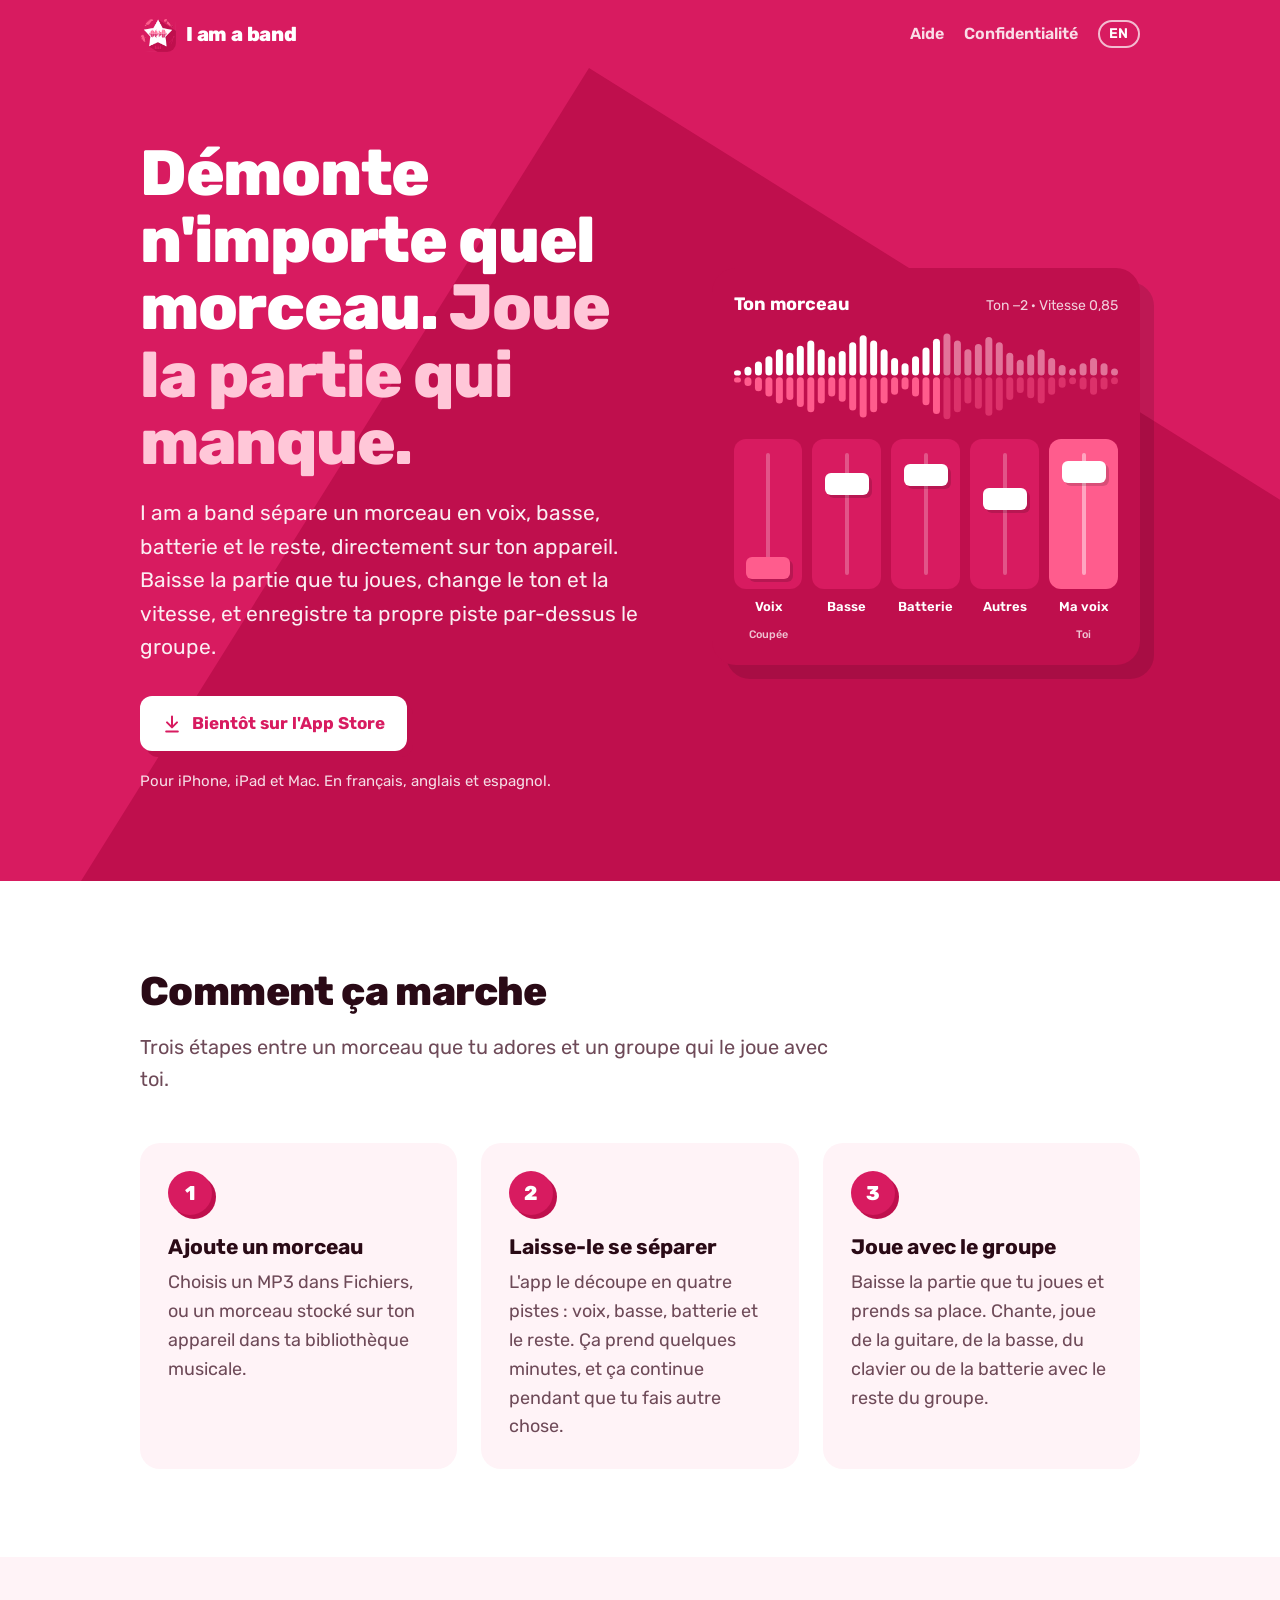
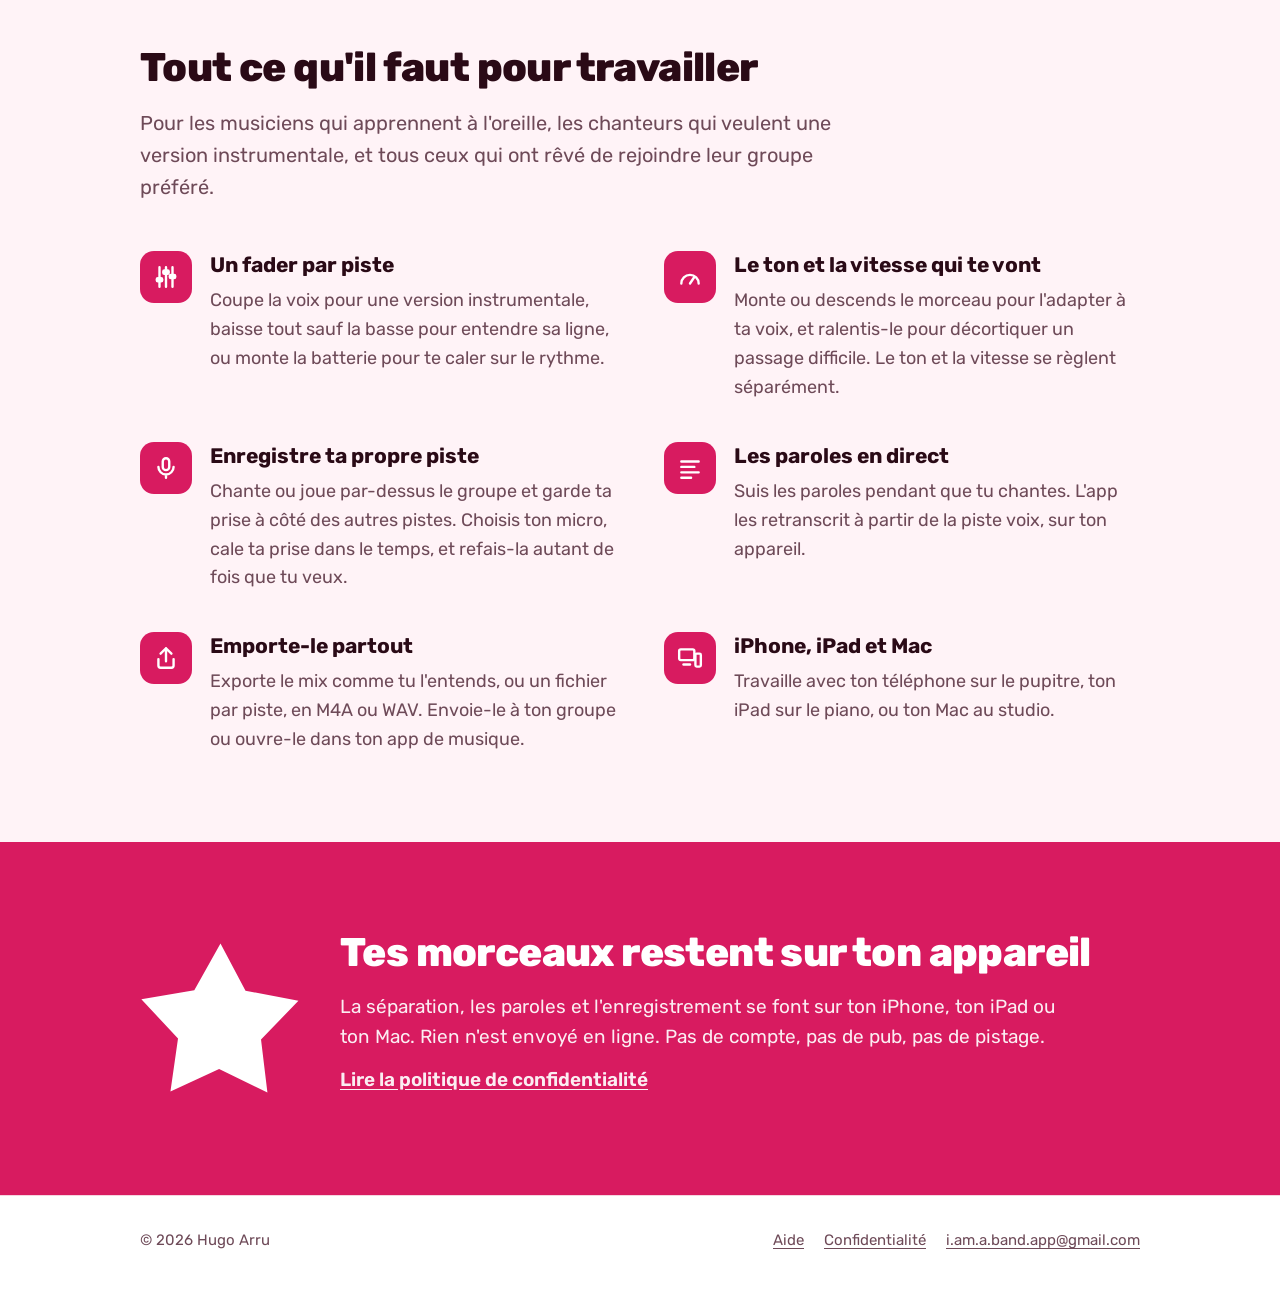
==== fr/index.html @ 7ec75f95 "feat: Add French versions of the pages Translate the home, support and privacy pages into French und" ====
<!doctype html>
<html lang="fr">
<head>
  <meta charset="utf-8">
  <meta name="viewport" content="width=device-width, initial-scale=1">
  <title>I am a band — joue avec n'importe quel morceau</title>
  <meta name="description" content="I am a band sépare un morceau en voix, basse, batterie et le reste, sur ton iPhone, ton iPad ou ton Mac. Coupe ta partie, change le ton et la vitesse, et enregistre ta propre piste par-dessus le groupe.">
  <meta name="theme-color" content="#d81b60">
  <meta property="og:type" content="website">
  <meta property="og:locale" content="fr_FR">
  <meta property="og:title" content="I am a band">
  <meta property="og:description" content="Démonte n'importe quel morceau et joue la partie qui manque. Sur iPhone, iPad et Mac.">
  <meta property="og:image" content="https://hugoarru.github.io/iamaband/assets/icon.png">
  <meta property="og:url" content="https://hugoarru.github.io/iamaband/fr/">
  <link rel="alternate" hreflang="en" href="https://hugoarru.github.io/iamaband/">
  <link rel="alternate" hreflang="fr" href="https://hugoarru.github.io/iamaband/fr/">
  <link rel="alternate" hreflang="x-default" href="https://hugoarru.github.io/iamaband/">
  <link rel="icon" type="image/png" href="../assets/favicon.png">
  <link rel="apple-touch-icon" href="../assets/apple-touch-icon.png">
  <link rel="preload" href="../assets/fonts/Rubik.woff2" as="font" type="font/woff2" crossorigin>
  <link rel="stylesheet" href="../assets/style.css">
</head>
<body>
  <a class="skip" href="#main">Aller au contenu</a>

  <header class="bar">
    <div class="wrap">
      <a class="brand" href="./"><img src="../assets/icon.png" alt="" width="36" height="36"><span>I am a band</span></a>
      <nav aria-label="Principal">
        <a href="support/">Aide</a>
        <a href="confidentialite/">Confidentialité</a>
        <a class="lang" href="../" hreflang="en" lang="en" title="English version" aria-label="English version">EN</a>
      </nav>
    </div>
  </header>

  <main id="main">
    <div class="hero">
      <div class="wrap">
        <div>
          <h1>Démonte n'importe quel morceau. <span>Joue la partie qui manque.</span></h1>
          <p class="lead">I am a band sépare un morceau en voix, basse, batterie et le reste, directement sur ton appareil. Baisse la partie que tu joues, change le ton et la vitesse, et enregistre ta propre piste par-dessus le groupe.</p>
          <!-- Quand l'app sera en ligne, remplace ceci par un lien vers sa page App Store :
               <a class="store" href="https://apps.apple.com/fr/app/idXXXXXXXXXX"> … Télécharger dans l'App Store</a> -->
          <span class="store">
            <svg viewBox="0 0 24 24" fill="none" stroke="currentColor" stroke-width="2.4" stroke-linecap="round" stroke-linejoin="round" aria-hidden="true"><path d="M12 3v12M6 10l6 6 6-6M5 21h14"/></svg>
            Bientôt sur l'App Store
          </span>
          <p class="platforms">Pour iPhone, iPad et Mac. En français, anglais et espagnol.</p>
        </div>

        <div class="mixer" role="img" aria-label="La table de mixage d'I am a band&nbsp;: la voix coupée, la basse, la batterie et le reste qui jouent, et ta propre voix enregistrée par-dessus.">
          <div class="mixer-title">
            <strong>Ton morceau</strong>
            <span>Ton −2 · Vitesse 0,85</span>
          </div>
          <img class="wave" src="../assets/wave.svg" alt="" width="440" height="104">
          <div class="faders">
            <div class="fader muted"><div class="track"><div class="cap" style="top: 86%"></div></div>Voix<small>Coupée</small></div>
            <div class="fader"><div class="track"><div class="cap" style="top: 30%"></div></div>Basse<small>&nbsp;</small></div>
            <div class="fader"><div class="track"><div class="cap" style="top: 24%"></div></div>Batterie<small>&nbsp;</small></div>
            <div class="fader"><div class="track"><div class="cap" style="top: 40%"></div></div>Autres<small>&nbsp;</small></div>
            <div class="fader mine"><div class="track"><div class="cap" style="top: 22%"></div></div>Ma voix<small>Toi</small></div>
          </div>
        </div>
      </div>
    </div>

    <section>
      <div class="wrap">
        <h2>Comment ça marche</h2>
        <p class="intro">Trois étapes entre un morceau que tu adores et un groupe qui le joue avec toi.</p>
        <ol class="steps">
          <li>
            <h3>Ajoute un morceau</h3>
            <p>Choisis un MP3 dans Fichiers, ou un morceau stocké sur ton appareil dans ta bibliothèque musicale.</p>
          </li>
          <li>
            <h3>Laisse-le se séparer</h3>
            <p>L'app le découpe en quatre pistes&nbsp;: voix, basse, batterie et le reste. Ça prend quelques minutes, et ça continue pendant que tu fais autre chose.</p>
          </li>
          <li>
            <h3>Joue avec le groupe</h3>
            <p>Baisse la partie que tu joues et prends sa place. Chante, joue de la guitare, de la basse, du clavier ou de la batterie avec le reste du groupe.</p>
          </li>
        </ol>
      </div>
    </section>

    <section class="alt">
      <div class="wrap">
        <h2>Tout ce qu'il faut pour travailler</h2>
        <p class="intro">Pour les musiciens qui apprennent à l'oreille, les chanteurs qui veulent une version instrumentale, et tous ceux qui ont rêvé de rejoindre leur groupe préféré.</p>
        <div class="features">
          <div class="feature">
            <div class="glyph"><svg viewBox="0 0 24 24" fill="none" stroke="currentColor" stroke-width="2.2" stroke-linecap="round" aria-hidden="true"><path d="M6 3v18M12 3v18M18 3v18"/><rect x="3.5" y="13" width="5" height="3" rx="1" fill="currentColor"/><rect x="9.5" y="6" width="5" height="3" rx="1" fill="currentColor"/><rect x="15.5" y="10" width="5" height="3" rx="1" fill="currentColor"/></svg></div>
            <div>
              <h3>Un fader par piste</h3>
              <p>Coupe la voix pour une version instrumentale, baisse tout sauf la basse pour entendre sa ligne, ou monte la batterie pour te caler sur le rythme.</p>
            </div>
          </div>
          <div class="feature">
            <div class="glyph"><svg viewBox="0 0 24 24" fill="none" stroke="currentColor" stroke-width="2.2" stroke-linecap="round" stroke-linejoin="round" aria-hidden="true"><path d="M4 18a8 8 0 1 1 16 0"/><path d="M12 18l4-6"/></svg></div>
            <div>
              <h3>Le ton et la vitesse qui te vont</h3>
              <p>Monte ou descends le morceau pour l'adapter à ta voix, et ralentis-le pour décortiquer un passage difficile. Le ton et la vitesse se règlent séparément.</p>
            </div>
          </div>
          <div class="feature">
            <div class="glyph"><svg viewBox="0 0 24 24" fill="none" stroke="currentColor" stroke-width="2.2" stroke-linecap="round" stroke-linejoin="round" aria-hidden="true"><rect x="9" y="3" width="6" height="11" rx="3"/><path d="M5 11a7 7 0 0 0 14 0M12 18v3"/></svg></div>
            <div>
              <h3>Enregistre ta propre piste</h3>
              <p>Chante ou joue par-dessus le groupe et garde ta prise à côté des autres pistes. Choisis ton micro, cale ta prise dans le temps, et refais-la autant de fois que tu veux.</p>
            </div>
          </div>
          <div class="feature">
            <div class="glyph"><svg viewBox="0 0 24 24" fill="none" stroke="currentColor" stroke-width="2.2" stroke-linecap="round" aria-hidden="true"><path d="M4 6h16M4 11h12M4 16h16M4 21h9"/></svg></div>
            <div>
              <h3>Les paroles en direct</h3>
              <p>Suis les paroles pendant que tu chantes. L'app les retranscrit à partir de la piste voix, sur ton appareil.</p>
            </div>
          </div>
          <div class="feature">
            <div class="glyph"><svg viewBox="0 0 24 24" fill="none" stroke="currentColor" stroke-width="2.2" stroke-linecap="round" stroke-linejoin="round" aria-hidden="true"><path d="M12 15V3M7 8l5-5 5 5"/><path d="M5 13v6a2 2 0 0 0 2 2h10a2 2 0 0 0 2-2v-6"/></svg></div>
            <div>
              <h3>Emporte-le partout</h3>
              <p>Exporte le mix comme tu l'entends, ou un fichier par piste, en M4A ou WAV. Envoie-le à ton groupe ou ouvre-le dans ton app de musique.</p>
            </div>
          </div>
          <div class="feature">
            <div class="glyph"><svg viewBox="0 0 24 24" fill="none" stroke="currentColor" stroke-width="2.2" stroke-linecap="round" stroke-linejoin="round" aria-hidden="true"><rect x="2" y="4" width="14" height="10" rx="1.5"/><path d="M6 18h6"/><rect x="17" y="8" width="5" height="12" rx="1.2"/></svg></div>
            <div>
              <h3>iPhone, iPad et Mac</h3>
              <p>Travaille avec ton téléphone sur le pupitre, ton iPad sur le piano, ou ton Mac au studio.</p>
            </div>
          </div>
        </div>
      </div>
    </section>

    <section class="private">
      <div class="wrap">
        <svg class="star" viewBox="100 90 825 785" aria-hidden="true"><polygon fill="#ffffff" points="515,98 644,342 917,394 724,594 757,867 508,746 257,862 296,588 107,386 380,339"/></svg>
        <div>
          <h2>Tes morceaux restent sur ton appareil</h2>
          <p>La séparation, les paroles et l'enregistrement se font sur ton iPhone, ton iPad ou ton Mac. Rien n'est envoyé en ligne. Pas de compte, pas de pub, pas de pistage.</p>
          <p><a href="confidentialite/">Lire la politique de confidentialité</a></p>
        </div>
      </div>
    </section>
  </main>

  <footer>
    <div class="wrap">
      <span>© 2026 Hugo Arru</span>
      <nav aria-label="Pied de page">
        <a href="support/">Aide</a>
        <a href="confidentialite/">Confidentialité</a>
        <a href="mailto:i.am.a.band.app@gmail.com">i.am.a.band.app@gmail.com</a>
      </nav>
    </div>
  </footer>
</body>
</html>
---- assets/style.css ----
@font-face {
  font-family: "Rubik";
  src: url("fonts/Rubik.woff2") format("woff2");
  font-weight: 300 900;
  font-display: swap;
}

:root {
  --ground: #d81b60;
  --shadow: #bf0f4d;
  --pink: #ff5c8d;
  --pale: #ffc7d8;
  --white: #ffffff;

  --bg: #ffffff;
  --surface: #fff3f7;
  --text: #2a0a16;
  --muted: #6e4a58;
  --line: #f6d3df;
  --link: #bf0f4d;

  --width: 1040px;
  --reading: 680px;
  --radius: 12px;
}

@media (prefers-color-scheme: dark) {
  :root {
    --bg: #17060d;
    --surface: #240c16;
    --text: #fbe9ef;
    --muted: #c7a2b0;
    --line: #3f1626;
    --link: #ff8fb1;
  }
}

* { box-sizing: border-box; }

html { -webkit-text-size-adjust: 100%; }

body {
  margin: 0;
  background: var(--bg);
  color: var(--text);
  font-family: "Rubik", system-ui, -apple-system, sans-serif;
  font-size: 18px;
  line-height: 1.6;
  overflow-x: hidden;
}

a { color: var(--link); text-underline-offset: 3px; }
a:hover { text-decoration-thickness: 2px; }

img { display: block; max-width: 100%; }

.wrap {
  width: 100%;
  max-width: var(--width);
  margin: 0 auto;
  padding: 0 20px;
}

.skip {
  position: absolute;
  left: -9999px;
}
.skip:focus {
  left: 16px;
  top: 16px;
  z-index: 10;
  padding: 8px 14px;
  background: var(--white);
  color: var(--ground);
  border-radius: 8px;
}

/* Top bar */

.bar {
  background: var(--ground);
  color: var(--white);
}
.bar .wrap {
  display: flex;
  align-items: center;
  justify-content: space-between;
  gap: 16px;
  min-height: 68px;
}
.brand {
  display: flex;
  align-items: center;
  gap: 10px;
  color: var(--white);
  text-decoration: none;
  font-weight: 800;
  font-size: 20px;
  letter-spacing: -0.01em;
}
.brand img {
  width: 36px;
  height: 36px;
  border-radius: 9px;
}
.bar nav {
  display: flex;
  gap: 20px;
  font-weight: 600;
  font-size: 16px;
}
.bar nav a {
  color: var(--white);
  text-decoration: none;
  opacity: 0.85;
}
.bar nav a:hover,
.bar nav a[aria-current="page"] {
  opacity: 1;
  text-decoration: underline;
  text-decoration-thickness: 2px;
}

/* Hero, with the icon's long flat shadow */

.hero {
  position: relative;
  background: var(--ground);
  color: var(--white);
  overflow: hidden;
  isolation: isolate;
}
.hero::before {
  content: "";
  position: absolute;
  z-index: -1;
  left: 46%;
  top: 0;
  width: 200%;
  height: 200%;
  background: var(--shadow);
  transform-origin: 0 0;
  transform: rotate(32deg);
}
.hero .wrap {
  display: grid;
  grid-template-columns: 1.1fr 0.9fr;
  align-items: center;
  gap: 48px;
  padding-top: 72px;
  padding-bottom: 88px;
}
.hero h1 {
  margin: 0 0 20px;
  font-size: clamp(40px, 6vw, 64px);
  line-height: 1.05;
  font-weight: 800;
  letter-spacing: -0.02em;
}
.hero h1 span { color: var(--pale); }
.hero p.lead {
  margin: 0 0 32px;
  max-width: 34em;
  font-size: 21px;
  color: var(--white);
  opacity: 0.92;
}
.store {
  display: inline-flex;
  align-items: center;
  gap: 10px;
  padding: 14px 22px;
  border-radius: var(--radius);
  background: var(--white);
  color: var(--ground);
  font-weight: 700;
  font-size: 17px;
  text-decoration: none;
  box-shadow: 6px 6px 0 var(--shadow);
}
.store svg { width: 20px; height: 20px; flex: none; }
.platforms {
  margin: 18px 0 0;
  font-size: 15px;
  opacity: 0.85;
}

/* The mixer mock-up */

.mixer {
  background: var(--shadow);
  border-radius: 24px;
  padding: 22px;
  box-shadow: 14px 14px 0 rgba(0, 0, 0, 0.12);
  color: var(--white);
}
.mixer-title {
  display: flex;
  justify-content: space-between;
  align-items: baseline;
  gap: 12px;
  margin-bottom: 12px;
}
.mixer-title strong { font-size: 18px; }
.mixer-title span { font-size: 14px; opacity: 0.8; }
.wave {
  width: 100%;
  height: auto;
  margin-bottom: 18px;
}
.faders {
  display: grid;
  grid-template-columns: repeat(5, 1fr);
  gap: 10px;
}
.fader {
  display: flex;
  flex-direction: column;
  align-items: center;
  gap: 8px;
  font-size: 13px;
  font-weight: 600;
  text-align: center;
}
.fader .track {
  position: relative;
  width: 100%;
  height: 150px;
  background: var(--ground);
  border-radius: var(--radius);
}
.fader .track::before {
  content: "";
  position: absolute;
  left: 50%;
  top: 14px;
  bottom: 14px;
  width: 4px;
  margin-left: -2px;
  border-radius: 2px;
  background: rgba(255, 255, 255, 0.25);
}
.fader .cap {
  position: absolute;
  left: 18%;
  right: 18%;
  height: 22px;
  margin-top: -11px;
  background: var(--white);
  border-radius: 6px;
  box-shadow: 3px 3px 0 rgba(0, 0, 0, 0.15);
}
.fader.muted .cap { background: var(--pink); }
.fader.mine .track { background: var(--pink); }
.fader.mine .track::before { background: rgba(255, 255, 255, 0.45); }
.fader small {
  display: block;
  font-weight: 500;
  opacity: 0.75;
}

/* Sections */

section { padding: 88px 0; }
section.alt { background: var(--surface); }

h2 {
  margin: 0 0 16px;
  font-size: clamp(30px, 4vw, 40px);
  line-height: 1.15;
  font-weight: 800;
  letter-spacing: -0.015em;
}
h3 {
  margin: 0 0 8px;
  font-size: 21px;
  line-height: 1.3;
  font-weight: 700;
}
.intro {
  max-width: 36em;
  margin: 0 0 48px;
  color: var(--muted);
  font-size: 20px;
}

.steps {
  display: grid;
  grid-template-columns: repeat(3, 1fr);
  gap: 24px;
  margin: 0;
  padding: 0;
  list-style: none;
  counter-reset: step;
}
.steps li {
  counter-increment: step;
  padding: 28px;
  background: var(--surface);
  border-radius: 20px;
}
.steps li::before {
  content: counter(step);
  display: grid;
  place-items: center;
  width: 44px;
  height: 44px;
  margin-bottom: 18px;
  border-radius: 50%;
  background: var(--ground);
  color: var(--white);
  font-weight: 800;
  font-size: 20px;
  box-shadow: 4px 4px 0 var(--shadow);
}
.steps p,
.features p {
  margin: 0;
  color: var(--muted);
}

.features {
  display: grid;
  grid-template-columns: repeat(2, 1fr);
  gap: 40px 48px;
}
.feature {
  display: grid;
  grid-template-columns: 52px 1fr;
  gap: 18px;
  align-items: start;
}
.feature .glyph {
  display: grid;
  place-items: center;
  width: 52px;
  height: 52px;
  border-radius: 14px;
  background: var(--ground);
  color: var(--white);
}
.feature .glyph svg { width: 26px; height: 26px; }

.private {
  background: var(--ground);
  color: var(--white);
}
.private .wrap {
  display: grid;
  grid-template-columns: auto 1fr;
  gap: 40px;
  align-items: center;
}
.private svg.star {
  width: 160px;
  height: 160px;
}
.private p {
  margin: 0 0 12px;
  max-width: 38em;
  font-size: 19px;
  opacity: 0.92;
}
.private a { color: var(--white); font-weight: 600; }

/* Reading pages: privacy and support */

.page-head {
  background: var(--ground);
  color: var(--white);
}
.page-head .wrap {
  max-width: calc(var(--reading) + 40px);
  padding-top: 56px;
  padding-bottom: 56px;
}
.page-head h1 {
  margin: 0 0 8px;
  font-size: clamp(36px, 5vw, 48px);
  line-height: 1.1;
  font-weight: 800;
  letter-spacing: -0.02em;
}
.page-head p {
  margin: 0;
  font-size: 19px;
  opacity: 0.9;
}

.prose {
  max-width: calc(var(--reading) + 40px);
  padding-top: 56px;
  padding-bottom: 88px;
}
.prose h2 {
  margin-top: 48px;
  font-size: 26px;
}
.prose h2:first-child { margin-top: 0; }
.prose p,
.prose ul { margin: 0 0 16px; }
.prose ul { padding-left: 22px; }
.prose li { margin-bottom: 8px; }
.prose strong { font-weight: 700; }

.summary {
  margin: 0 0 40px;
  padding: 24px 28px;
  background: var(--surface);
  border-left: 6px solid var(--ground);
  border-radius: var(--radius);
}
.summary p:last-child { margin-bottom: 0; }

.contact {
  display: flex;
  flex-wrap: wrap;
  align-items: center;
  justify-content: space-between;
  gap: 16px 24px;
  margin: 0 0 48px;
  padding: 24px 28px;
  background: var(--surface);
  border-radius: 20px;
}
.contact p { margin: 0; }
.contact .store {
  box-shadow: 5px 5px 0 var(--shadow);
  background: var(--ground);
  color: var(--white);
}

details {
  border-bottom: 1px solid var(--line);
}
details:first-of-type { border-top: 1px solid var(--line); }
summary {
  position: relative;
  padding: 18px 40px 18px 0;
  font-weight: 700;
  font-size: 19px;
  cursor: pointer;
  list-style: none;
}
summary::-webkit-details-marker { display: none; }
summary::after {
  content: "+";
  position: absolute;
  right: 4px;
  top: 50%;
  transform: translateY(-50%);
  color: var(--ground);
  font-size: 28px;
  font-weight: 500;
  line-height: 1;
}
details[open] summary::after { content: "−"; }
details > div { padding: 0 0 16px; color: var(--muted); }
details > div p { margin: 0 0 12px; }

/* Footer */

footer {
  border-top: 1px solid var(--line);
  padding: 32px 0 48px;
  font-size: 15px;
  color: var(--muted);
}
footer .wrap {
  display: flex;
  flex-wrap: wrap;
  justify-content: space-between;
  gap: 12px 24px;
}
footer nav {
  display: flex;
  flex-wrap: wrap;
  gap: 8px 20px;
}
footer a { color: var(--muted); }

:focus-visible {
  outline: 3px solid var(--pink);
  outline-offset: 3px;
}

@media (max-width: 860px) {
  .hero .wrap {
    grid-template-columns: 1fr;
    gap: 48px;
    padding-top: 48px;
    padding-bottom: 64px;
  }
  .hero::before { left: 70%; }
  .steps { grid-template-columns: 1fr; }
  .features { grid-template-columns: 1fr; gap: 32px; }
  .private .wrap { grid-template-columns: 1fr; gap: 24px; }
  .private svg.star { width: 96px; height: 96px; }
  section { padding: 64px 0; }
}

@media (max-width: 520px) {
  body { font-size: 17px; }
  .wrap { padding: 0 16px; }
  .bar nav { gap: 14px; font-size: 15px; }
  .brand span { display: none; }
  .hero p.lead { font-size: 19px; }
  .mixer { padding: 16px; }
  .faders { gap: 6px; }
  .fader { font-size: 12px; }
  .fader .track { height: 120px; }
  .steps li { padding: 22px; }
  .summary, .contact { padding: 20px; }
}

/* Language switch */

.bar nav { align-items: center; }
.bar nav a.lang {
  padding: 1px 9px;
  border: 2px solid rgba(255, 255, 255, 0.7);
  border-radius: 999px;
  font-size: 14px;
  letter-spacing: 0.04em;
  opacity: 1;
}
.bar nav a.lang:hover {
  background: var(--white);
  color: var(--ground);
  text-decoration: none;
}
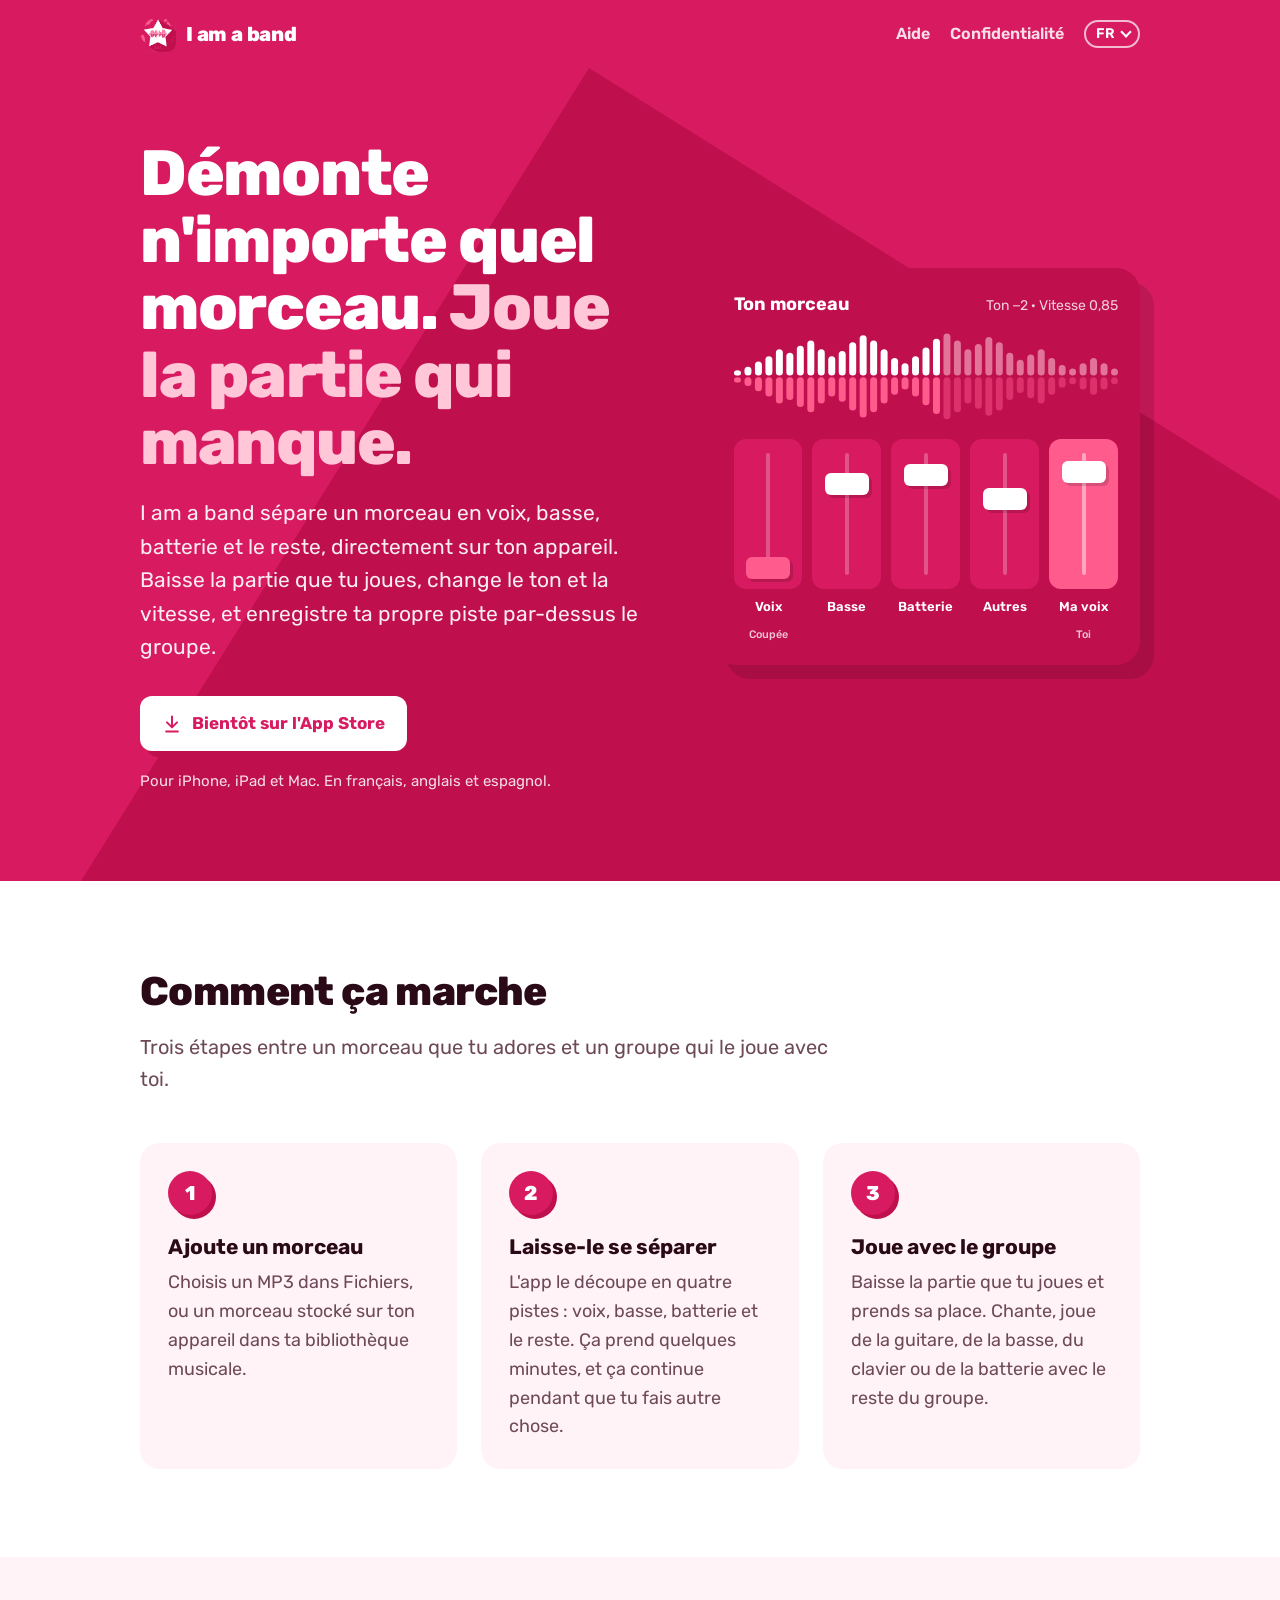
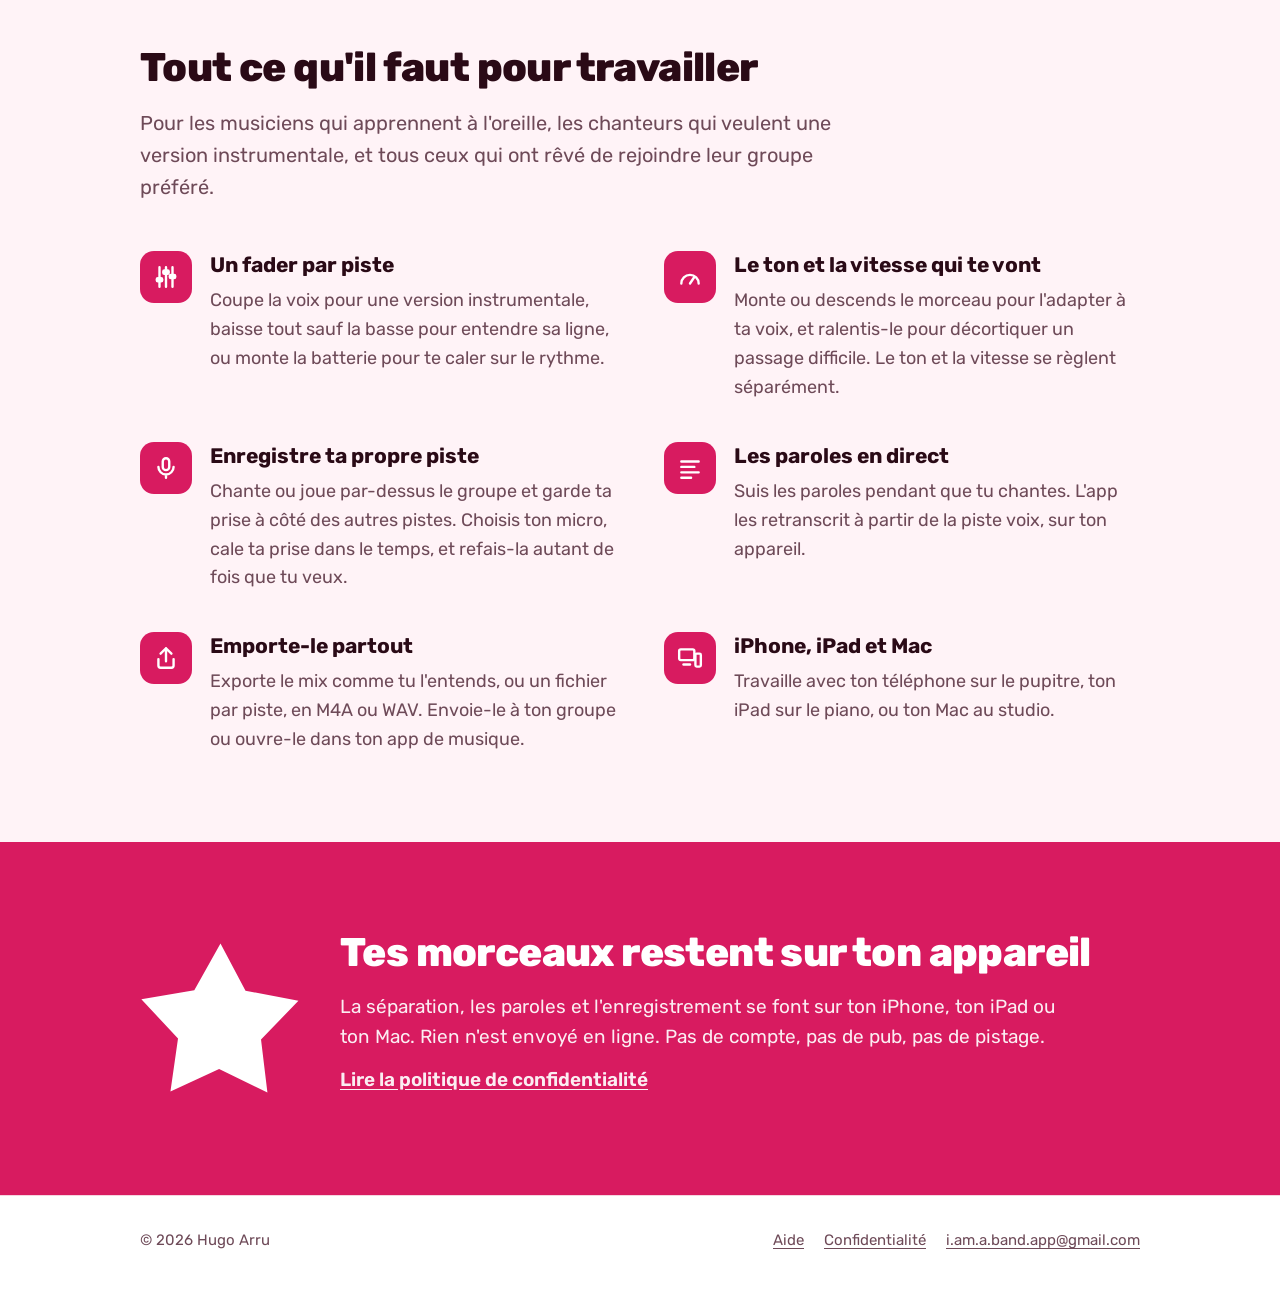
==== commit 6060c21e: "feat: Add Spanish versions of the pages Translate the home, support and privacy pages into Spanish u" ====
--- a/fr/index.html
+++ b/fr/index.html
@@ -14,6 +14,7 @@
   <meta property="og:url" content="https://hugoarru.github.io/iamaband/fr/">
   <link rel="alternate" hreflang="en" href="https://hugoarru.github.io/iamaband/">
   <link rel="alternate" hreflang="fr" href="https://hugoarru.github.io/iamaband/fr/">
+  <link rel="alternate" hreflang="es" href="https://hugoarru.github.io/iamaband/es/">
   <link rel="alternate" hreflang="x-default" href="https://hugoarru.github.io/iamaband/">
   <link rel="icon" type="image/png" href="../assets/favicon.png">
   <link rel="apple-touch-icon" href="../assets/apple-touch-icon.png">
@@ -29,7 +30,14 @@
       <nav aria-label="Principal">
         <a href="support/">Aide</a>
         <a href="confidentialite/">Confidentialité</a>
-        <a class="lang" href="../" hreflang="en" lang="en" title="English version" aria-label="English version">EN</a>
+        <details class="langs">
+          <summary aria-label="Langue: Français">FR</summary>
+          <ul>
+            <li><a href="../" hreflang="en" lang="en">English</a></li>
+            <li><a href="../fr/" hreflang="fr" lang="fr" aria-current="true">Français</a></li>
+            <li><a href="../es/" hreflang="es" lang="es">Español</a></li>
+          </ul>
+        </details>
       </nav>
     </div>
   </header>
--- a/assets/style.css
+++ b/assets/style.css
@@ -430,11 +430,11 @@
   color: var(--white);
 }
 
-details {
+.prose details {
   border-bottom: 1px solid var(--line);
 }
-details:first-of-type { border-top: 1px solid var(--line); }
-summary {
+.prose details:first-of-type { border-top: 1px solid var(--line); }
+.prose summary {
   position: relative;
   padding: 18px 40px 18px 0;
   font-weight: 700;
@@ -442,8 +442,8 @@
   cursor: pointer;
   list-style: none;
 }
-summary::-webkit-details-marker { display: none; }
-summary::after {
+.prose summary::-webkit-details-marker { display: none; }
+.prose summary::after {
   content: "+";
   position: absolute;
   right: 4px;
@@ -454,9 +454,9 @@
   font-weight: 500;
   line-height: 1;
 }
-details[open] summary::after { content: "−"; }
-details > div { padding: 0 0 16px; color: var(--muted); }
-details > div p { margin: 0 0 12px; }
+.prose details[open] summary::after { content: "−"; }
+.prose details > div { padding: 0 0 16px; color: var(--muted); }
+.prose details > div p { margin: 0 0 12px; }
 
 /* Footer */
 
@@ -513,19 +513,58 @@
   .summary, .contact { padding: 20px; }
 }
 
-/* Language switch */
+/* Language menu */
 
 .bar nav { align-items: center; }
-.bar nav a.lang {
-  padding: 1px 9px;
+.langs { position: relative; }
+.langs summary {
+  display: flex;
+  align-items: center;
+  gap: 4px;
+  padding: 1px 8px 1px 10px;
   border: 2px solid rgba(255, 255, 255, 0.7);
   border-radius: 999px;
   font-size: 14px;
   letter-spacing: 0.04em;
+  cursor: pointer;
+  list-style: none;
+  user-select: none;
+}
+.langs summary::-webkit-details-marker { display: none; }
+.langs summary::after {
+  content: "";
+  width: 6px;
+  height: 6px;
+  margin: -3px 0 0 2px;
+  border-right: 2px solid currentColor;
+  border-bottom: 2px solid currentColor;
+  transform: rotate(45deg);
+}
+.langs[open] summary::after { margin-top: 3px; transform: rotate(-135deg); }
+.langs summary:hover,
+.langs[open] summary { background: var(--white); color: var(--ground); }
+.langs ul {
+  position: absolute;
+  right: 0;
+  top: calc(100% + 10px);
+  z-index: 20;
+  min-width: 150px;
+  margin: 0;
+  padding: 6px;
+  list-style: none;
+  background: var(--white);
+  border-radius: var(--radius);
+  box-shadow: 6px 6px 0 var(--shadow);
+}
+.bar nav .langs a {
+  display: block;
+  padding: 8px 12px;
+  border-radius: 8px;
+  color: var(--ground);
   opacity: 1;
-}
-.bar nav a.lang:hover {
-  background: var(--white);
-  color: var(--ground);
   text-decoration: none;
-}
+  font-size: 16px;
+}
+.bar nav .langs a:hover { background: #fff0f5; }
+.bar nav .langs a[aria-current="true"] { font-weight: 800; }
+.bar nav .langs a[aria-current="true"]::after { content: " ✓"; }
